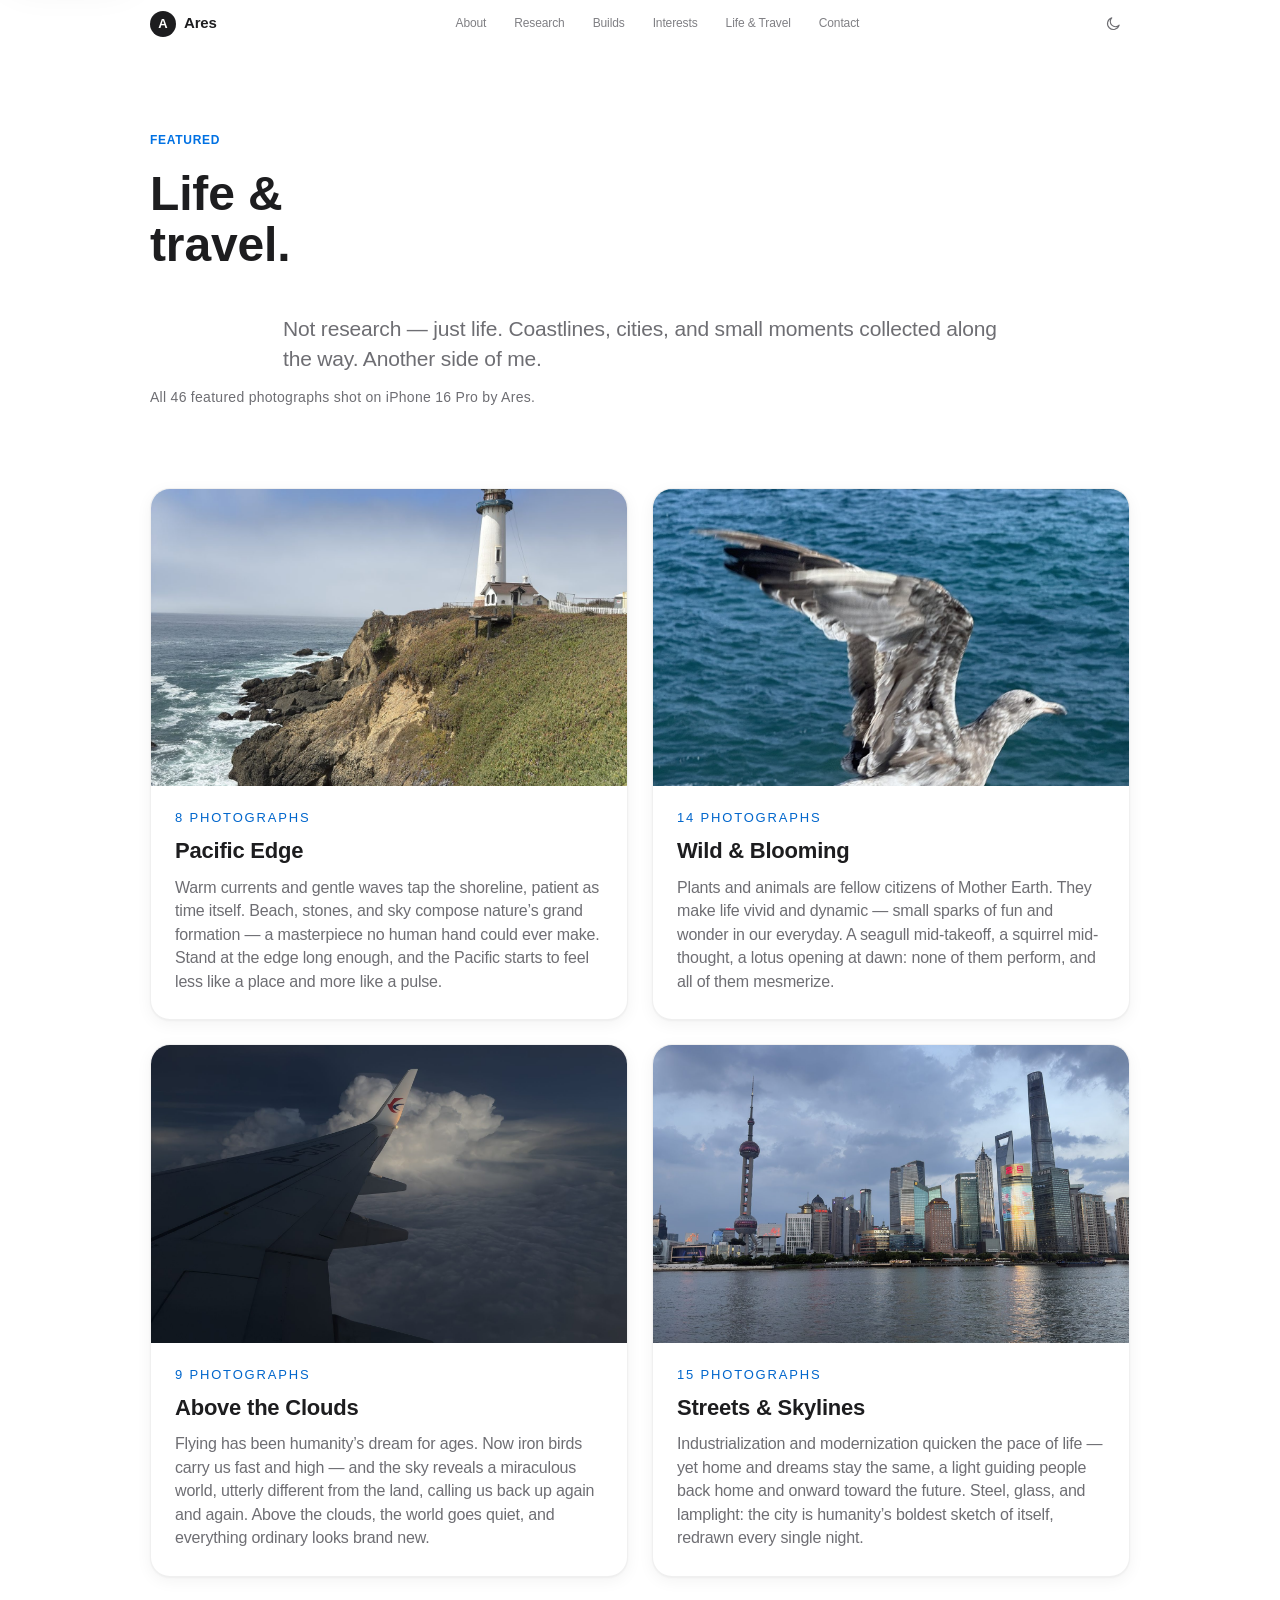
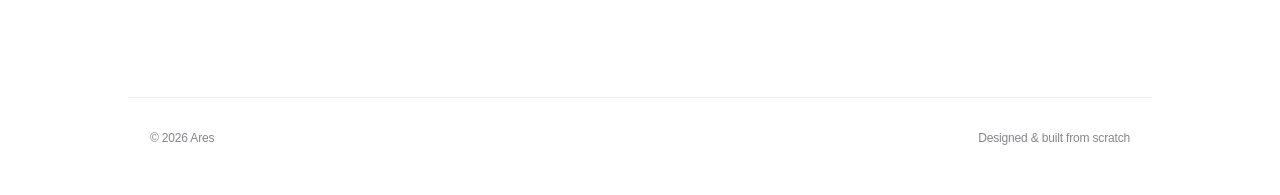
==== gallery/index.html @ 292689f4 "Clean URLs (/gallery/, /gallery/<collection>/) + enhanced sky photo + back-to-top" ====
<!DOCTYPE html>
<html lang="en">
<head>
  <meta charset="UTF-8" />
  <meta name="viewport" content="width=device-width, initial-scale=1, viewport-fit=cover" />
  <title>Life &amp; Travel — Ares</title>
  <meta name="description" content="Featured photographs of life and travel by Ares — coastlines, cities, and small moments. All shot on iPhone 16 Pro." />

  <meta name="color-scheme" content="light dark" />
  <meta name="theme-color" content="#ffffff" media="(prefers-color-scheme: light)" />
  <meta name="theme-color" content="#000000" media="(prefers-color-scheme: dark)" />

  <meta property="og:type" content="website" />
  <meta property="og:title" content="Life & Travel — Ares" />
  <meta property="og:description" content="Featured photographs of life and travel — another side of Ares." />
  <meta name="twitter:card" content="summary_large_image" />

  <link rel="icon" href="data:image/svg+xml,%3Csvg xmlns='http://www.w3.org/2000/svg' viewBox='0 0 64 64'%3E%3Crect width='64' height='64' rx='15' fill='%231d1d1f'/%3E%3Ctext x='32' y='45' font-family='-apple-system,Helvetica,sans-serif' font-size='36' font-weight='600' fill='%23ffffff' text-anchor='middle'%3EA%3C/text%3E%3C/svg%3E" />

  <!-- Set theme before first paint to avoid a flash of the wrong surface. -->
  <script>
    (function () {
      try {
        var mode = localStorage.getItem("theme") || "auto";
        var dark = mode === "dark" ||
          (mode === "auto" && window.matchMedia("(prefers-color-scheme: dark)").matches);
        document.documentElement.classList.toggle("theme-dark", dark);
        document.documentElement.dataset.theme = mode;
      } catch (e) {}
    })();
  </script>

  <link rel="stylesheet" href="/styles.css" />
  <noscript><style>.reveal{opacity:1 !important;transform:none !important}</style></noscript>
</head>
<body>
  <a class="skip-link" href="#main">Skip to content</a>

  <header class="nav" id="nav">
    <div class="nav-inner">
      <a class="brand" href="/" aria-label="Ares — home">
        <span class="brand-mark" aria-hidden="true">A</span>
        <span class="brand-name">Ares</span>
      </a>

      <nav class="nav-links" id="navLinks" aria-label="Primary">
        <a href="/#about">About</a>
        <a href="/#research">Research</a>
        <a href="/#builds">Builds</a>
        <a href="/#interests">Interests</a>
        <a href="/gallery/" class="active" aria-current="page">Life &amp; Travel</a>
        <a href="/#contact">Contact</a>
      </nav>

      <div class="nav-actions">
        <button class="icon-btn theme-toggle" id="themeToggle" type="button" aria-label="Toggle dark mode" aria-pressed="false">
          <svg class="icon-sun" viewBox="0 0 24 24" aria-hidden="true" focusable="false">
            <circle cx="12" cy="12" r="4.2"/>
            <g class="sun-rays"><path d="M12 2.4v2.6M12 19v2.6M4.8 4.8l1.9 1.9M17.3 17.3l1.9 1.9M2.4 12h2.6M19 12h2.6M4.8 19.2l1.9-1.9M17.3 6.7l1.9-1.9"/></g>
          </svg>
          <svg class="icon-moon" viewBox="0 0 24 24" aria-hidden="true" focusable="false">
            <path d="M20 14.4A8.4 8.4 0 1 1 9.6 4a6.9 6.9 0 0 0 10.4 10.4Z"/>
          </svg>
        </button>

        <button class="nav-toggle" id="navToggle" type="button" aria-label="Menu" aria-expanded="false" aria-controls="navLinks">
          <span aria-hidden="true"></span>
        </button>
      </div>
    </div>
  </header>
  <div class="nav-scrim" id="navScrim" hidden></div>

  <main id="main">
    <section class="section" aria-labelledby="gallery-title" style="padding-top: calc(var(--nav-h) + 84px); padding-bottom: 72px;">
      <p class="section-label reveal">Featured</p>
      <h2 id="gallery-title" class="statement reveal">Life &amp;<br />travel.</h2>
      <p class="lede reveal" style="--d:.1s">Not research — just life. Coastlines, cities, and small moments collected along the way. Another side of me.</p>
      <p class="gallery-credit reveal" style="--d:.18s">All 46 featured photographs shot on iPhone&nbsp;16&nbsp;Pro by Ares.</p>
    </section>

    <section class="section" aria-label="Collections" style="padding-top: 0;">
      <div class="collections">
        <a class="collection-card reveal" href="/gallery/pacific-edge/">
          <img src="/photos/25-08-14-14-17-40-3500.jpg" alt="Lighthouse on the California coast, photograph by Ares" loading="lazy" decoding="async">
          <div class="cc-body">
            <p class="cc-count">8 photographs</p>
            <h3>Pacific Edge</h3>
            <p>Warm currents and gentle waves tap the shoreline, patient as time itself. Beach, stones, and sky compose nature’s grand formation — a masterpiece no human hand could ever make. Stand at the edge long enough, and the Pacific starts to feel less like a place and more like a pulse.</p>
          </div>
        </a>
        <a class="collection-card reveal" style="--d:.8s" href="/gallery/wild-blooming/">
          <img src="/photos/25-08-15-19-39-32-3598.jpg" alt="Seagull taking flight, photograph by Ares" loading="lazy" decoding="async">
          <div class="cc-body">
            <p class="cc-count">14 photographs</p>
            <h3>Wild &amp; Blooming</h3>
            <p>Plants and animals are fellow citizens of Mother Earth. They make life vivid and dynamic — small sparks of fun and wonder in our everyday. A seagull mid-takeoff, a squirrel mid-thought, a lotus opening at dawn: none of them perform, and all of them mesmerize.</p>
          </div>
        </a>
        <a class="collection-card reveal" style="--d:.16s" href="/gallery/above-the-clouds/">
          <img src="/photos/25-08-10-07-28-49-0070.jpg" alt="Airplane wing above the clouds at night, photograph by Ares" loading="lazy" decoding="async">
          <div class="cc-body">
            <p class="cc-count">9 photographs</p>
            <h3>Above the Clouds</h3>
            <p>Flying has been humanity’s dream for ages. Now iron birds carry us fast and high — and the sky reveals a miraculous world, utterly different from the land, calling us back up again and again. Above the clouds, the world goes quiet, and everything ordinary looks brand new.</p>
          </div>
        </a>
        <a class="collection-card reveal" style="--d:.24s" href="/gallery/streets-skylines/">
          <img src="/photos/26-07-15-06-46-21-6551.jpg" alt="City skyline across the water, photograph by Ares" loading="lazy" decoding="async">
          <div class="cc-body">
            <p class="cc-count">15 photographs</p>
            <h3>Streets &amp; Skylines</h3>
            <p>Industrialization and modernization quicken the pace of life — yet home and dreams stay the same, a light guiding people back home and onward toward the future. Steel, glass, and lamplight: the city is humanity’s boldest sketch of itself, redrawn every single night.</p>
          </div>
        </a>
      </div>
    </section>
  </main>

  <footer class="footer">
    <span>© <span id="year">2026</span> Ares</span>
    <span>Designed &amp; built from scratch</span>
  </footer>

  <script src="/script.js"></script>

</body>
</html>
---- styles.css ----
/* ==========================================================================
   Design language: Apple-style restraint.
   - One type family, tight tracking at display sizes, generous optical space
   - Hairline separators instead of borders, depth from shadow not outlines
   - Single accent hue, used sparingly
   - Motion: slow, small, and never decorative-first
   ========================================================================== */

:root {
  /* type */
  --font: -apple-system, BlinkMacSystemFont, "SF Pro Display", "SF Pro Text",
          "Helvetica Neue", "Inter", "PingFang SC", "Microsoft YaHei", sans-serif;

  /* light surfaces */
  --bg:            #ffffff;
  --bg-alt:        #f5f5f7;
  --surface:       #ffffff;
  --surface-hover: #f5f5f7;
  --ink:           #1d1d1f;
  --ink-2:         #6e6e73;
  --ink-3:         #86868b;
  --hairline:      rgba(0, 0, 0, 0.10);
  --hairline-soft: rgba(0, 0, 0, 0.06);
  --accent:        #0071e3;
  --accent-hover:  #0077ed;
  --accent-ink:    #0066cc;
  --fill-quiet:    rgba(0, 0, 0, 0.05);
  --shadow-sm:     0 1px 2px rgba(0,0,0,.04), 0 4px 16px rgba(0,0,0,.05);
  --shadow-md:     0 4px 12px rgba(0,0,0,.06), 0 16px 40px rgba(0,0,0,.08);
  --shadow-lg:     0 8px 20px rgba(0,0,0,.08), 0 30px 60px rgba(0,0,0,.12);
  --nav-bg:        rgba(255, 255, 255, 0.72);

  /* "Pro" panel (Builds) */
  --pro-bg:        #000000;
  --pro-surface:   #1d1d1f;
  --pro-surface-2: #161617;
  --pro-ink:       #f5f5f7;
  --pro-ink-2:     #a1a1a6;
  --pro-accent:    #2997ff;
  --pro-hairline:  rgba(255, 255, 255, 0.10);

  /* hero atmosphere */
  --glow-1: rgba(0, 113, 227, 0.16);
  --glow-2: rgba(122, 92, 248, 0.12);
  --grid-line: rgba(0, 0, 0, 0.045);
  --noise-opacity: 0.032;

  /* motion */
  --ease: cubic-bezier(0.28, 0.11, 0.32, 1);
  --ease-out: cubic-bezier(0.16, 1, 0.3, 1);

  --nav-h: 48px;
  --gutter: 22px;
  --measure: 980px;
}

.theme-dark {
  color-scheme: dark;

  --bg:            #000000;
  --bg-alt:        #0a0a0a;
  --surface:       #1c1c1e;
  --surface-hover: #242426;
  --ink:           #f5f5f7;
  --ink-2:         #a1a1a6;
  --ink-3:         #86868b;
  --hairline:      rgba(255, 255, 255, 0.14);
  --hairline-soft: rgba(255, 255, 255, 0.08);
  --accent:        #2997ff;
  --accent-hover:  #47a9ff;
  --accent-ink:    #2997ff;
  --fill-quiet:    rgba(255, 255, 255, 0.08);
  --shadow-sm:     0 1px 2px rgba(0,0,0,.5), 0 4px 16px rgba(0,0,0,.4);
  --shadow-md:     0 4px 12px rgba(0,0,0,.5), 0 16px 40px rgba(0,0,0,.55);
  --shadow-lg:     0 8px 20px rgba(0,0,0,.55), 0 30px 60px rgba(0,0,0,.7);
  --nav-bg:        rgba(0, 0, 0, 0.68);

  --pro-bg:        #0c0c0e;
  --pro-surface:   #1c1c1e;
  --pro-surface-2: #141416;
  --pro-ink:       #f5f5f7;
  --pro-ink-2:     #a1a1a6;
  --pro-accent:    #2997ff;

  --glow-1: rgba(41, 151, 255, 0.22);
  --glow-2: rgba(122, 92, 248, 0.18);
  --grid-line: rgba(255, 255, 255, 0.05);
  --noise-opacity: 0.05;
}

/* ---------------- reset ---------------- */
*, *::before, *::after { box-sizing: border-box; }
* { margin: 0; padding: 0; }

html {
  scroll-behavior: smooth;
  -webkit-text-size-adjust: 100%;
}

body {
  background: var(--bg);
  color: var(--ink);
  font-family: var(--font);
  font-size: 17px;
  line-height: 1.47;
  font-weight: 400;
  letter-spacing: -0.01em;
  -webkit-font-smoothing: antialiased;
  -moz-osx-font-smoothing: grayscale;
  text-rendering: optimizeLegibility;
  overflow-x: hidden;
  transition: background-color .4s var(--ease), color .4s var(--ease);
}

img, svg { display: block; max-width: 100%; }
a { color: var(--accent); text-decoration: none; }
ul { list-style: none; }

/* Anchors must clear the fixed nav. */
[id] { scroll-margin-top: calc(var(--nav-h) + 24px); }
.anchor { display: block; height: 0; }

/* ---------------- focus & skip link ---------------- */
:focus-visible {
  outline: 2px solid var(--accent);
  outline-offset: 3px;
  border-radius: 6px;
}
.skip-link {
  position: fixed; top: 8px; left: 8px; z-index: 200;
  transform: translateY(-200%);
  background: var(--surface); color: var(--ink);
  padding: 10px 18px; border-radius: 980px;
  font-size: 14px; font-weight: 500;
  box-shadow: var(--shadow-md);
  transition: transform .25s var(--ease);
}
.skip-link:focus-visible { transform: none; }

/* ---------------- nav ---------------- */
.nav {
  position: fixed; inset: 0 0 auto 0; z-index: 100;
  height: var(--nav-h);
  background: var(--nav-bg);
  -webkit-backdrop-filter: saturate(180%) blur(20px);
  backdrop-filter: saturate(180%) blur(20px);
  border-bottom: 1px solid transparent;
  transition: border-color .3s var(--ease), box-shadow .3s var(--ease);
}
.nav.scrolled {
  border-bottom-color: var(--hairline-soft);
  box-shadow: 0 1px 12px rgba(0,0,0,.05);
}

.nav-inner {
  max-width: 1024px; height: 100%;
  margin: 0 auto; padding: 0 var(--gutter);
  display: flex; align-items: center; justify-content: space-between; gap: 16px;
}

.brand { display: flex; align-items: center; gap: 8px; color: var(--ink); }
.brand-mark {
  display: grid; place-items: center;
  width: 26px; height: 26px; border-radius: 50%;
  background: var(--ink); color: var(--bg);
  font-size: 13px; font-weight: 600; letter-spacing: 0;
  transition: transform .3s var(--ease);
}
.brand:hover .brand-mark { transform: scale(1.06); }
.brand-name { font-size: 15px; font-weight: 600; letter-spacing: -0.01em; }

.nav-links { display: flex; align-items: center; gap: 28px; }
.nav-links a {
  position: relative;
  color: var(--ink-2);
  font-size: 12px; font-weight: 400; letter-spacing: -0.01em;
  padding: 4px 0;
  transition: color .25s var(--ease), opacity .25s var(--ease);
  opacity: .88;
}
.nav-links a::after {
  content: ""; position: absolute; left: 0; right: 0; bottom: -2px;
  height: 1px; background: currentColor;
  transform: scaleX(0); transform-origin: left;
  transition: transform .35s var(--ease);
}
.nav-links a:hover { color: var(--ink); opacity: 1; }
.nav-links a.active { color: var(--ink); opacity: 1; }
.nav-links a.active::after { transform: scaleX(1); }

.nav-actions { display: flex; align-items: center; gap: 4px; }

.icon-btn {
  display: grid; place-items: center;
  width: 32px; height: 32px;
  border: none; border-radius: 50%;
  background: transparent; color: var(--ink-2);
  cursor: pointer;
  transition: background .25s var(--ease), color .25s var(--ease);
}
.icon-btn:hover { background: var(--fill-quiet); color: var(--ink); }
.icon-btn svg {
  width: 17px; height: 17px;
  fill: none; stroke: currentColor; stroke-width: 1.6;
  stroke-linecap: round; stroke-linejoin: round;
}
.icon-moon { fill: currentColor; stroke: none; }

/* Sun shows in dark mode (click → go light); moon shows in light mode. */
.icon-sun { display: none; }
.icon-moon { display: block; }
.theme-dark .icon-sun { display: block; }
.theme-dark .icon-moon { display: none; }

.nav-toggle {
  display: none;
  width: 32px; height: 32px;
  border: none; background: transparent; cursor: pointer;
  position: relative;
}
.nav-toggle span,
.nav-toggle span::before,
.nav-toggle span::after {
  position: absolute; left: 7px; width: 18px; height: 1.5px;
  background: var(--ink); border-radius: 2px;
  transition: transform .35s var(--ease), opacity .2s var(--ease);
}
.nav-toggle span { top: 15px; }
.nav-toggle span::before { content: ""; top: -5px; left: 0; }
.nav-toggle span::after  { content: ""; top: 5px;  left: 0; }
.nav-toggle[aria-expanded="true"] span { background: transparent; }
.nav-toggle[aria-expanded="true"] span::before { transform: translateY(5px) rotate(45deg); }
.nav-toggle[aria-expanded="true"] span::after  { transform: translateY(-5px) rotate(-45deg); }

.nav-scrim {
  position: fixed; inset: var(--nav-h) 0 0 0; z-index: 90;
  background: rgba(0,0,0,.35);
  -webkit-backdrop-filter: blur(2px); backdrop-filter: blur(2px);
  opacity: 0; transition: opacity .3s var(--ease);
}
.nav-scrim.show { opacity: 1; }

/* ---------------- hero ---------------- */
.hero {
  position: relative;
  min-height: 100svh;
  display: grid; place-items: center;
  text-align: center;
  padding: calc(var(--nav-h) + 56px) var(--gutter) 96px;
  isolation: isolate;
}

.hero-visual { position: absolute; inset: 0; z-index: -1; overflow: hidden; }

.hero-glow {
  position: absolute; left: 50%; top: 46%;
  width: 150vmax; height: 150vmax;
  transform: translate(-50%, -50%);
  background:
    radial-gradient(circle at 50% 50%, var(--glow-1) 0%, transparent 42%),
    radial-gradient(circle at 68% 32%, var(--glow-2) 0%, transparent 38%);
  opacity: .9;
  pointer-events: none;
}

.hero-grid {
  position: absolute; inset: -1px;
  background-image:
    linear-gradient(to right, var(--grid-line) 1px, transparent 1px),
    linear-gradient(to bottom, var(--grid-line) 1px, transparent 1px);
  background-size: 72px 72px;
  -webkit-mask-image: radial-gradient(ellipse 70% 60% at 50% 45%, #000 0%, transparent 78%);
  mask-image: radial-gradient(ellipse 70% 60% at 50% 45%, #000 0%, transparent 78%);
  pointer-events: none;
}

.hero-noise {
  position: absolute; inset: 0;
  opacity: var(--noise-opacity);
  mix-blend-mode: overlay;
  pointer-events: none;
  background-image: url("data:image/svg+xml,%3Csvg xmlns='http://www.w3.org/2000/svg' width='180' height='180'%3E%3Cfilter id='n'%3E%3CfeTurbulence type='fractalNoise' baseFrequency='0.85' numOctaves='3' stitchTiles='stitch'/%3E%3C/filter%3E%3Crect width='180' height='180' filter='url(%23n)'/%3E%3C/svg%3E");
}

.hero-inner { max-width: 860px; }

.kicker {
  font-size: 12px; font-weight: 600; letter-spacing: 0.06em;
  text-transform: uppercase; color: var(--ink-2);
  margin-bottom: 22px;
}

.hero h1 {
  font-size: clamp(40px, 8vw, 80px);
  line-height: 1.05;
  letter-spacing: -0.015em;
  font-weight: 600;
  text-wrap: balance;
}
.hero h1 em { font-style: normal; color: var(--accent); }

.lede {
  color: var(--ink-2);
  font-size: 21px; line-height: 1.4; letter-spacing: -0.008em;
  max-width: 34em; margin: 24px auto 0;
  text-wrap: pretty;
}

.hero-actions { display: flex; gap: 12px; justify-content: center; flex-wrap: wrap; margin-top: 36px; }

.btn {
  display: inline-flex; align-items: center; justify-content: center;
  min-height: 46px; padding: 12px 23px;
  border-radius: 980px;
  font-size: 17px; font-weight: 400; letter-spacing: -0.01em;
  border: 1px solid transparent;
  transition: background-color .25s var(--ease), color .25s var(--ease),
              border-color .25s var(--ease), transform .25s var(--ease);
}
.btn:hover { transform: translateY(-1px); }
.btn:active { transform: translateY(0); }
.btn.primary { background: var(--accent); color: #fff; }
.btn.primary:hover { background: var(--accent-hover); }
.btn.ghost { background: var(--fill-quiet); color: var(--accent-ink); }
.btn.ghost:hover { background: var(--fill-quiet); border-color: var(--hairline); }

.scroll-cue {
  position: absolute; bottom: 34px; left: 50%;
  transform: translateX(-50%);
  width: 24px; height: 38px;
  border: 1.5px solid var(--ink-3); border-radius: 12px;
  opacity: .7;
  transition: opacity .3s var(--ease);
}
.scroll-cue:hover { opacity: 1; }
.scroll-cue span {
  display: block; width: 2px; height: 6px; margin: 8px auto 0;
  border-radius: 2px; background: var(--ink-3);
  animation: cue 2s var(--ease) infinite;
}
@keyframes cue {
  0%   { transform: translateY(0);    opacity: 1; }
  60%  { transform: translateY(11px); opacity: 0; }
  100% { transform: translateY(0);    opacity: 0; }
}

/* ---------------- sections ---------------- */
.section {
  padding: 120px var(--gutter);
  max-width: calc(var(--measure) + var(--gutter) * 2);
  margin: 0 auto;
}

.section-label {
  font-size: 12px; font-weight: 600; letter-spacing: 0.06em;
  text-transform: uppercase; color: var(--accent);
  margin-bottom: 18px;
}
.section h2, .statement {
  font-size: clamp(32px, 5vw, 48px);
  line-height: 1.07; letter-spacing: -0.003em; font-weight: 600;
  text-wrap: balance;
}
.statement { margin-bottom: 44px; }
.section-sub { color: var(--ink-2); margin-top: 14px; font-size: 17px; }

.two-col {
  display: grid; grid-template-columns: 1fr 1fr; gap: 32px 48px;
  color: var(--ink-2); font-size: 17px;
  max-width: 720px;
  text-wrap: pretty;
}

.tags { display: flex; flex-wrap: wrap; gap: 8px; margin-top: 40px; }
.tags li {
  background: var(--surface); border: 1px solid var(--hairline-soft);
  border-radius: 980px; padding: 7px 16px;
  font-size: 14px; font-weight: 400; color: var(--ink-2);
  transition: border-color .25s var(--ease), color .25s var(--ease);
}
.tags li:hover { border-color: var(--hairline); color: var(--ink); }

/* ---------------- research rows ---------------- */
.rows { margin-top: 56px; border-top: 1px solid var(--hairline-soft); }
.row {
  display: grid; grid-template-columns: 64px 1fr; gap: 24px;
  padding: 32px 20px;
  border-bottom: 1px solid var(--hairline-soft);
  border-radius: 18px;
  transition: background-color .35s var(--ease);
}
.row:hover { background: var(--surface-hover); }
.row-index {
  font-size: 13px; font-weight: 600; color: var(--ink-3);
  font-variant-numeric: tabular-nums; padding-top: 6px;
}
.row h3 { font-size: 24px; font-weight: 600; letter-spacing: -0.01em; margin-bottom: 8px; }
.row p { color: var(--ink-2); font-size: 17px; max-width: 42em; text-wrap: pretty; }
.row-meta { font-size: 14px; letter-spacing: .03em; opacity: .8; margin: 6px 0 10px; }

/* ---------------- builds (dark panel) ---------------- */
.section.dark {
  background: var(--pro-bg);
  color: var(--pro-ink);
  max-width: none;
  padding: 120px var(--gutter);
}
.section.dark .section-inner { max-width: var(--measure); margin: 0 auto; }
.section.dark .section-label { color: var(--pro-accent); }

.cards {
  display: grid; grid-template-columns: repeat(4, 1fr);
  gap: 16px; margin-top: 56px;
}
.card {
  background: var(--pro-surface);
  border: 1px solid var(--pro-hairline);
  border-radius: 18px; padding: 16px;
  transition: transform .4s var(--ease), box-shadow .4s var(--ease),
              border-color .4s var(--ease);
}
.card:hover {
  transform: translateY(-5px);
  box-shadow: 0 20px 50px rgba(0,0,0,.55);
  border-color: rgba(255,255,255,.18);
}
.card-visual {
  height: 132px; border-radius: 12px; margin-bottom: 20px;
  position: relative; overflow: hidden;
}
.card-visual::after {
  content: ""; position: absolute; inset: 0;
  background: radial-gradient(ellipse 120% 80% at 30% 0%, rgba(255,255,255,.28), transparent 60%);
}
.g1 { background: linear-gradient(150deg, #0a6cff, #4a3ff0); }
.g2 { background: linear-gradient(150deg, #f08a1e, #e0304f); }
.g3 { background: linear-gradient(150deg, #1fa84b, #0a6cff); }
.g4 { background: linear-gradient(150deg, #9b45d8, #e0304f); }
.g5 { background: linear-gradient(150deg, #0ec5d8, #7a5cf0); }
.theme-dark .g1 { background: linear-gradient(150deg, #0b5ad6, #3a30c4); }
.theme-dark .g2 { background: linear-gradient(150deg, #c96f14, #b8273f); }
.theme-dark .g3 { background: linear-gradient(150deg, #188a3e, #0b5ad6); }
.theme-dark .g4 { background: linear-gradient(150deg, #7d37ae, #b8273f); }
.theme-dark .g5 { background: linear-gradient(150deg, #0a9aad, #5f46bd); }

.card-kicker {
  font-size: 11px; font-weight: 600; letter-spacing: 0.08em;
  text-transform: uppercase; color: var(--pro-accent); margin-bottom: 8px;
}
.card h3 { font-size: 19px; font-weight: 600; letter-spacing: -0.01em; margin-bottom: 6px; color: #fff; }
.card p { color: var(--pro-ink-2); font-size: 15px; line-height: 1.45; }

/* ---------------- interests ---------------- */
.interest-grid {
  display: grid; grid-template-columns: repeat(4, 1fr);
  gap: 16px; margin-top: 56px;
}
.interest-grid li {
  background: var(--surface);
  border: 1px solid var(--hairline-soft);
  border-radius: 18px; padding: 26px 22px;
  box-shadow: var(--shadow-sm);
  transition: transform .35s var(--ease), box-shadow .35s var(--ease);
}
.interest-grid li:hover { transform: translateY(-4px); box-shadow: var(--shadow-md); }
.interest-grid h3 { font-size: 19px; font-weight: 600; letter-spacing: -0.01em; margin-bottom: 6px; }
.interest-grid p { color: var(--ink-2); font-size: 15px; line-height: 1.45; text-wrap: pretty; }

/* ---------------- contact ---------------- */
.cta { text-align: center; padding-bottom: 140px; }
.cta .lede { margin-inline: auto; }
.cta .contact-links { display: flex; gap: 12px; justify-content: center; flex-wrap: wrap; margin-top: 36px; }
.cta .btn.ghost { background: transparent; border-color: var(--hairline); color: var(--ink); }
.cta .btn.ghost:hover { background: var(--fill-quiet); }
.btn[data-placeholder] { cursor: default; }

/* ---------------- footer ---------------- */
.footer {
  display: flex; justify-content: space-between; gap: 12px; flex-wrap: wrap;
  max-width: calc(var(--measure) + var(--gutter) * 2);
  margin: 0 auto; padding: 32px var(--gutter) 48px;
  border-top: 1px solid var(--hairline-soft);
  color: var(--ink-3); font-size: 12px;
}

/* ---------------- reveal ---------------- */
.reveal {
  opacity: 0; transform: translateY(24px);
  transition: opacity .8s var(--ease), transform .8s var(--ease);
  transition-delay: var(--d, 0s);
}
.reveal.visible { opacity: 1; transform: none; }

/* ---------------- collections index ---------------- */
.collections {
  display: grid; grid-template-columns: 1fr 1fr;
  gap: 24px; margin-top: 8px;
}
.collection-card {
  display: block; border-radius: 20px; overflow: hidden;
  background: var(--surface);
  border: 1px solid var(--hairline-soft);
  box-shadow: var(--shadow-sm);
  color: inherit;
  transition: transform .35s var(--ease), box-shadow .35s var(--ease);
}
.collection-card:hover { transform: translateY(-5px); box-shadow: var(--shadow-md); }
.collection-card img {
  display: block; width: 100%; aspect-ratio: 16 / 10; object-fit: cover;
}
.cc-body { padding: 22px 24px 26px; }
.cc-count {
  margin: 0 0 8px; font-size: 13px; letter-spacing: .14em;
  text-transform: uppercase; color: var(--accent-ink);
}
.collection-card h3 { margin: 0 0 8px; font-size: 22px; letter-spacing: -0.01em; }
.cc-body p:last-child { margin: 0; color: var(--ink-2); font-size: 16px; }
.back-link { color: var(--accent-ink); }
.back-link:hover { text-decoration: underline; }

/* ---------------- gallery page ---------------- */
.gallery-credit {
  margin-top: 14px; font-size: 14px; letter-spacing: .02em;
  color: var(--ink-2); opacity: .85;
}

/* The room: a dark, immersive space for the photographs. */
.room {
  background: #08080a;
  padding: 110px var(--gutter);
}
.room-inner {
  max-width: 1120px;
  margin: 0 auto;
}
.room-figure { margin: 0 0 120px; }
.room-figure:last-child { margin-bottom: 8px; }
.room-figure img {
  display: block;
  width: 100%; height: auto; max-height: 80vh;
  object-fit: contain;
  border-radius: 8px;
  background: #000;
  cursor: zoom-in;
}
.room-cap {
  display: flex; align-items: baseline; gap: 16px;
  margin-top: 22px;
}
.room-num {
  font-size: 13px; letter-spacing: .2em;
  color: var(--accent); white-space: nowrap;
}
.room-cap p {
  margin: 0; font-size: 15px; line-height: 1.6;
  color: rgba(255, 255, 255, 0.62);
}
.room-empty {
  max-width: 1120px; margin: 0 auto; padding: 64px 24px; text-align: center;
  border: 1px dashed rgba(255, 255, 255, 0.22);
  border-radius: 18px; color: rgba(255, 255, 255, 0.6);
}

/* ---------------- lightbox ---------------- */
.lightbox {
  position: fixed; inset: 0; z-index: 300;
  display: flex; align-items: center; justify-content: center;
  background: rgba(8, 8, 10, 0.9);
  -webkit-backdrop-filter: blur(10px); backdrop-filter: blur(10px);
  opacity: 0; visibility: hidden;
  transition: opacity .3s var(--ease), visibility .3s;
}
.lightbox.open { opacity: 1; visibility: visible; }
.lightbox figure { margin: 0; max-width: min(92vw, 1400px); text-align: center; }
.lightbox img { max-width: 100%; max-height: 80vh; border-radius: 12px; }
.lightbox figcaption { color: #fff; opacity: .7; font-size: 14px; margin-top: 12px; }
.lb-btn {
  position: absolute; top: 50%; transform: translateY(-50%);
  width: 46px; height: 46px; border-radius: 50%;
  border: 1px solid rgba(255, 255, 255, 0.25);
  background: rgba(255, 255, 255, 0.08);
  color: #fff; font-size: 22px; line-height: 1; cursor: pointer;
}
.lb-btn:hover { background: rgba(255, 255, 255, 0.16); }
.lb-prev { left: 20px; }
.lb-next { right: 20px; }
.lb-close { top: 20px; right: 20px; transform: none; }

/* ---------------- responsive: 1068px ---------------- */
@media (max-width: 1068px) {
  .cards { grid-template-columns: repeat(2, 1fr); }
  .interest-grid { grid-template-columns: repeat(2, 1fr); }
  .section { padding: 100px var(--gutter); }
  .section.dark { padding: 100px var(--gutter); }
}

/* ---------------- responsive: 734px ---------------- */
@media (max-width: 734px) {
  .nav-links {
    position: fixed; top: var(--nav-h); left: 0; right: 0; z-index: 95;
    flex-direction: column; align-items: stretch; gap: 0;
    background: var(--nav-bg);
    -webkit-backdrop-filter: saturate(180%) blur(20px);
    backdrop-filter: saturate(180%) blur(20px);
    padding: 8px var(--gutter) 20px;
    border-bottom: 1px solid var(--hairline-soft);
    opacity: 0; visibility: hidden;
    transform: translateY(-8px);
    transition: opacity .3s var(--ease), transform .3s var(--ease), visibility .3s;
  }
  .nav-links.open { opacity: 1; visibility: visible; transform: none; }
  .nav-links a {
    padding: 14px 0; font-size: 17px; color: var(--ink);
    border-top: 1px solid var(--hairline-soft);
  }
  .nav-links a::after { display: none; }
  .nav-toggle { display: block; }

  .hero { padding-top: calc(var(--nav-h) + 40px); }
  .lede { font-size: 19px; }
  .two-col { grid-template-columns: 1fr; gap: 20px; }
  .row { grid-template-columns: 1fr; gap: 8px; padding: 26px 12px; }
  .row-index { padding-top: 0; }
  .cards { grid-template-columns: 1fr; }
  .collections { grid-template-columns: 1fr; }
  .room { padding: 72px var(--gutter); }
  .room-figure { margin-bottom: 84px; }
  .interest-grid { grid-template-columns: 1fr; }
  .section { padding: 72px var(--gutter); }
  .section.dark { padding: 72px var(--gutter); }
  .cta { padding-bottom: 96px; }
}

/* ---------------- reduced motion ---------------- */
@media (prefers-reduced-motion: reduce) {
  html { scroll-behavior: auto; }
  .reveal { opacity: 1 !important; transform: none !important; transition: none; }
  .scroll-cue span { animation: none; }
  .btn:hover, .card:hover, .interest-grid li:hover, .brand:hover .brand-mark { transform: none; }
  * { transition-duration: .01ms !important; }
}

/* ---------------- print ---------------- */
@media print {
  .nav, .nav-scrim, .scroll-cue, .hero-visual { display: none !important; }
  .reveal { opacity: 1 !important; transform: none !important; }
  body { background: #fff; color: #000; }
}

/* ---------------- back-to-top ---------------- */
#toTop {
  position: fixed;
  right: 22px; bottom: 22px;
  width: 44px; height: 44px;
  border-radius: 50%;
  border: 1px solid var(--hairline-soft);
  background: var(--surface);
  color: var(--ink-2);
  box-shadow: var(--shadow-md);
  cursor: pointer;
  display: flex; align-items: center; justify-content: center;
  opacity: 0; visibility: hidden;
  transform: translateY(10px);
  transition: opacity .3s var(--ease), transform .3s var(--ease), visibility .3s,
              background .2s var(--ease), color .2s var(--ease);
  z-index: 80;
  -webkit-tap-highlight-color: transparent;
}
#toTop.show { opacity: 1; visibility: visible; transform: none; }
#toTop:hover { background: var(--surface-hover); color: var(--ink); }
#toTop:focus-visible { outline: 2px solid var(--accent); outline-offset: 2px; }
#toTop svg { display: block; }
@media (prefers-reduced-motion: reduce) {
  #toTop { transition: none; }
}
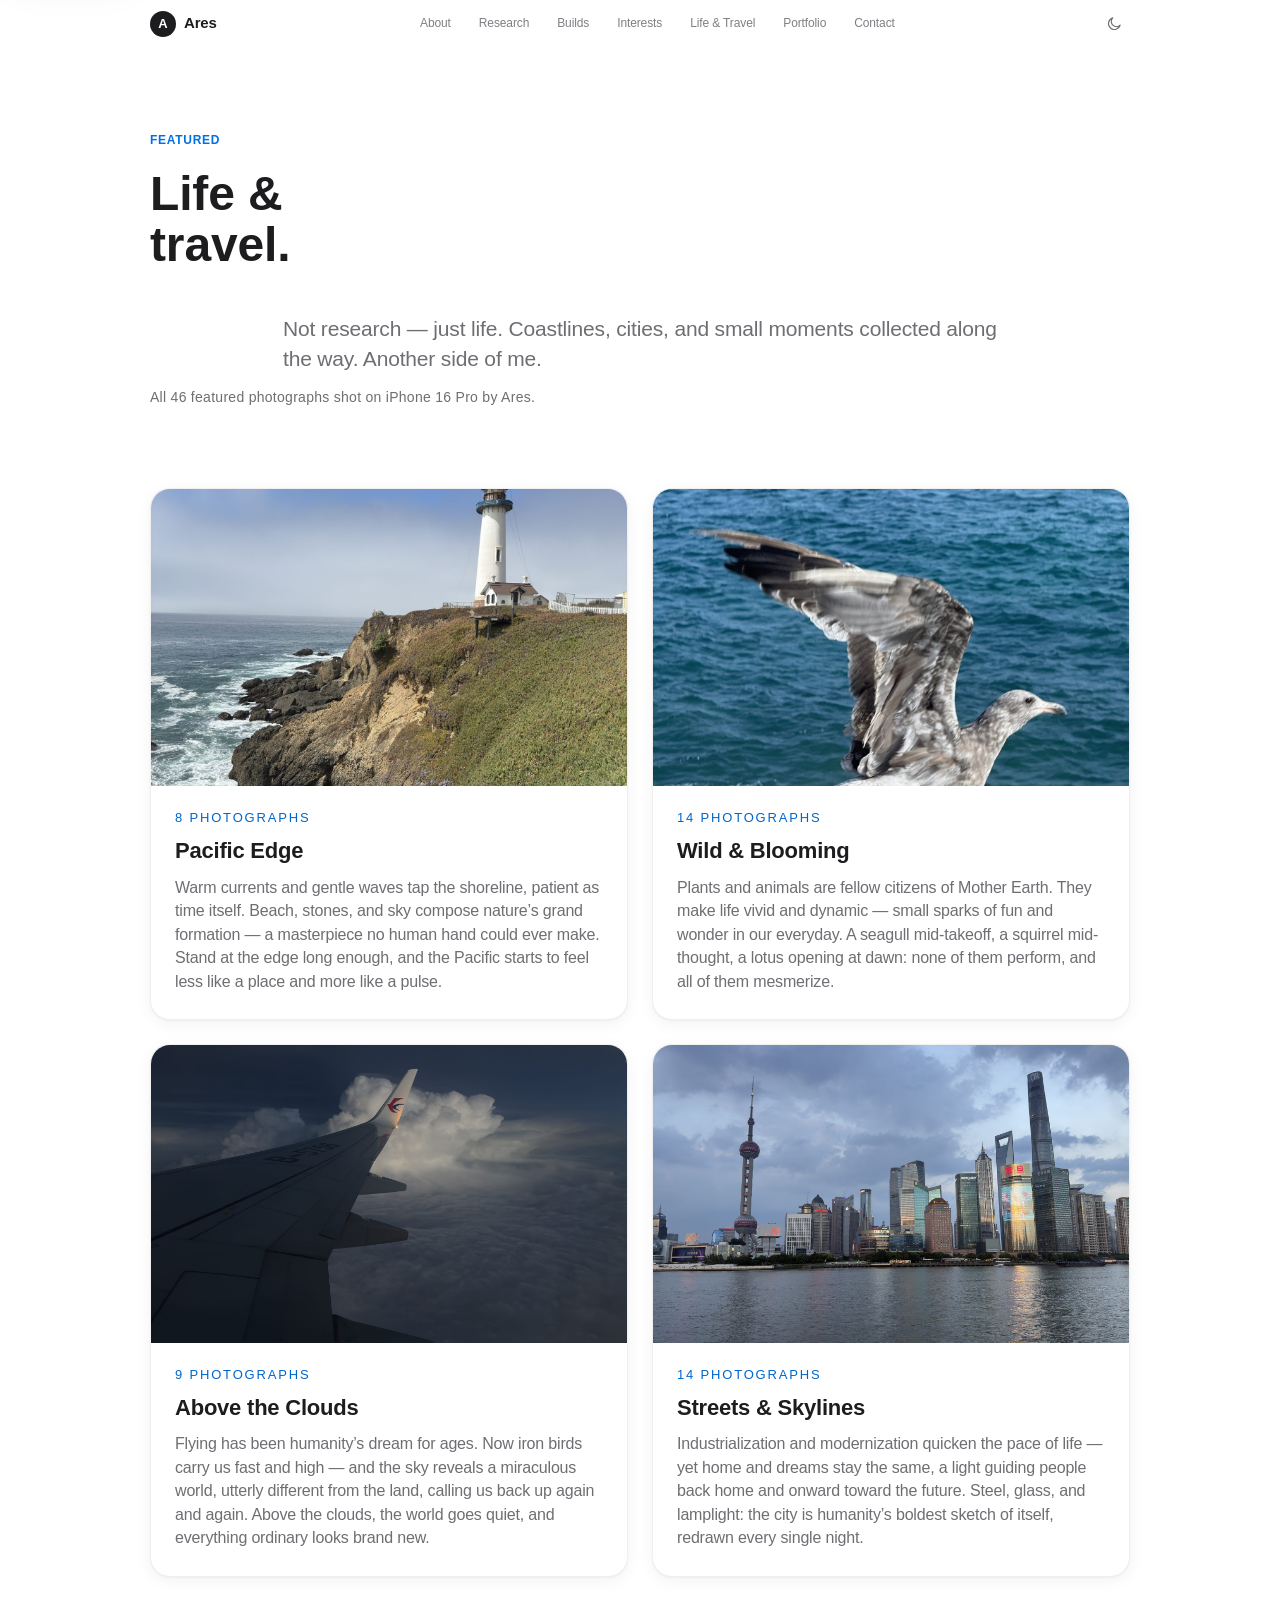
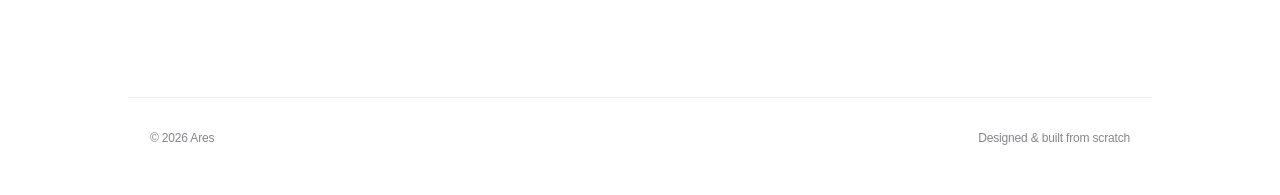
==== commit dfcb64ca: "Add /portfolio/ page (bio, photo, contact, collab); nav link everywhere; styles.v3" ====
--- a/gallery/index.html
+++ b/gallery/index.html
@@ -30,7 +30,7 @@
     })();
   </script>
 
-  <link rel="stylesheet" href="/styles.css" />
+  <link rel="stylesheet" href="/styles.v3.css" />
   <noscript><style>.reveal{opacity:1 !important;transform:none !important}</style></noscript>
 </head>
 <body>
@@ -49,6 +49,7 @@
         <a href="/#builds">Builds</a>
         <a href="/#interests">Interests</a>
         <a href="/gallery/" class="active" aria-current="page">Life &amp; Travel</a>
+        <a href="/portfolio/">Portfolio</a>
         <a href="/#contact">Contact</a>
       </nav>
 
@@ -108,7 +109,7 @@
         <a class="collection-card reveal" style="--d:.24s" href="/gallery/streets-skylines/">
           <img src="/photos/26-07-15-06-46-21-6551.jpg" alt="City skyline across the water, photograph by Ares" loading="lazy" decoding="async">
           <div class="cc-body">
-            <p class="cc-count">15 photographs</p>
+            <p class="cc-count">14 photographs</p>
             <h3>Streets &amp; Skylines</h3>
             <p>Industrialization and modernization quicken the pace of life — yet home and dreams stay the same, a light guiding people back home and onward toward the future. Steel, glass, and lamplight: the city is humanity’s boldest sketch of itself, redrawn every single night.</p>
           </div>
@@ -122,7 +123,7 @@
     <span>Designed &amp; built from scratch</span>
   </footer>
 
-  <script src="/script.js"></script>
+  <script src="/script.v3.js"></script>
 
 </body>
 </html>
--- a/styles.v3.css
+++ b/styles.v3.css
@@ -0,0 +1,693 @@
+/* ==========================================================================
+   Design language: Apple-style restraint.
+   - One type family, tight tracking at display sizes, generous optical space
+   - Hairline separators instead of borders, depth from shadow not outlines
+   - Single accent hue, used sparingly
+   - Motion: slow, small, and never decorative-first
+   ========================================================================== */
+
+:root {
+  /* type */
+  --font: -apple-system, BlinkMacSystemFont, "SF Pro Display", "SF Pro Text",
+          "Helvetica Neue", "Inter", "PingFang SC", "Microsoft YaHei", sans-serif;
+
+  /* light surfaces */
+  --bg:            #ffffff;
+  --bg-alt:        #f5f5f7;
+  --surface:       #ffffff;
+  --surface-hover: #f5f5f7;
+  --ink:           #1d1d1f;
+  --ink-2:         #6e6e73;
+  --ink-3:         #86868b;
+  --hairline:      rgba(0, 0, 0, 0.10);
+  --hairline-soft: rgba(0, 0, 0, 0.06);
+  --accent:        #0071e3;
+  --accent-hover:  #0077ed;
+  --accent-ink:    #0066cc;
+  --fill-quiet:    rgba(0, 0, 0, 0.05);
+  --shadow-sm:     0 1px 2px rgba(0,0,0,.04), 0 4px 16px rgba(0,0,0,.05);
+  --shadow-md:     0 4px 12px rgba(0,0,0,.06), 0 16px 40px rgba(0,0,0,.08);
+  --shadow-lg:     0 8px 20px rgba(0,0,0,.08), 0 30px 60px rgba(0,0,0,.12);
+  --nav-bg:        rgba(255, 255, 255, 0.72);
+
+  /* "Pro" panel (Builds) */
+  --pro-bg:        #000000;
+  --pro-surface:   #1d1d1f;
+  --pro-surface-2: #161617;
+  --pro-ink:       #f5f5f7;
+  --pro-ink-2:     #a1a1a6;
+  --pro-accent:    #2997ff;
+  --pro-hairline:  rgba(255, 255, 255, 0.10);
+
+  /* hero atmosphere */
+  --glow-1: rgba(0, 113, 227, 0.16);
+  --glow-2: rgba(122, 92, 248, 0.12);
+  --grid-line: rgba(0, 0, 0, 0.045);
+  --noise-opacity: 0.032;
+
+  /* motion */
+  --ease: cubic-bezier(0.28, 0.11, 0.32, 1);
+  --ease-out: cubic-bezier(0.16, 1, 0.3, 1);
+
+  --nav-h: 48px;
+  --gutter: 22px;
+  --measure: 980px;
+}
+
+.theme-dark {
+  color-scheme: dark;
+
+  --bg:            #000000;
+  --bg-alt:        #0a0a0a;
+  --surface:       #1c1c1e;
+  --surface-hover: #242426;
+  --ink:           #f5f5f7;
+  --ink-2:         #a1a1a6;
+  --ink-3:         #86868b;
+  --hairline:      rgba(255, 255, 255, 0.14);
+  --hairline-soft: rgba(255, 255, 255, 0.08);
+  --accent:        #2997ff;
+  --accent-hover:  #47a9ff;
+  --accent-ink:    #2997ff;
+  --fill-quiet:    rgba(255, 255, 255, 0.08);
+  --shadow-sm:     0 1px 2px rgba(0,0,0,.5), 0 4px 16px rgba(0,0,0,.4);
+  --shadow-md:     0 4px 12px rgba(0,0,0,.5), 0 16px 40px rgba(0,0,0,.55);
+  --shadow-lg:     0 8px 20px rgba(0,0,0,.55), 0 30px 60px rgba(0,0,0,.7);
+  --nav-bg:        rgba(0, 0, 0, 0.68);
+
+  --pro-bg:        #0c0c0e;
+  --pro-surface:   #1c1c1e;
+  --pro-surface-2: #141416;
+  --pro-ink:       #f5f5f7;
+  --pro-ink-2:     #a1a1a6;
+  --pro-accent:    #2997ff;
+
+  --glow-1: rgba(41, 151, 255, 0.22);
+  --glow-2: rgba(122, 92, 248, 0.18);
+  --grid-line: rgba(255, 255, 255, 0.05);
+  --noise-opacity: 0.05;
+}
+
+/* ---------------- reset ---------------- */
+*, *::before, *::after { box-sizing: border-box; }
+* { margin: 0; padding: 0; }
+
+html {
+  scroll-behavior: smooth;
+  -webkit-text-size-adjust: 100%;
+}
+
+body {
+  background: var(--bg);
+  color: var(--ink);
+  font-family: var(--font);
+  font-size: 17px;
+  line-height: 1.47;
+  font-weight: 400;
+  letter-spacing: -0.01em;
+  -webkit-font-smoothing: antialiased;
+  -moz-osx-font-smoothing: grayscale;
+  text-rendering: optimizeLegibility;
+  overflow-x: hidden;
+  transition: background-color .4s var(--ease), color .4s var(--ease);
+}
+
+img, svg { display: block; max-width: 100%; }
+a { color: var(--accent); text-decoration: none; }
+ul { list-style: none; }
+
+/* Anchors must clear the fixed nav. */
+[id] { scroll-margin-top: calc(var(--nav-h) + 24px); }
+.anchor { display: block; height: 0; }
+
+/* ---------------- focus & skip link ---------------- */
+:focus-visible {
+  outline: 2px solid var(--accent);
+  outline-offset: 3px;
+  border-radius: 6px;
+}
+.skip-link {
+  position: fixed; top: 8px; left: 8px; z-index: 200;
+  transform: translateY(-200%);
+  background: var(--surface); color: var(--ink);
+  padding: 10px 18px; border-radius: 980px;
+  font-size: 14px; font-weight: 500;
+  box-shadow: var(--shadow-md);
+  transition: transform .25s var(--ease);
+}
+.skip-link:focus-visible { transform: none; }
+
+/* ---------------- nav ---------------- */
+.nav {
+  position: fixed; inset: 0 0 auto 0; z-index: 100;
+  height: var(--nav-h);
+  background: var(--nav-bg);
+  -webkit-backdrop-filter: saturate(180%) blur(20px);
+  backdrop-filter: saturate(180%) blur(20px);
+  border-bottom: 1px solid transparent;
+  transition: border-color .3s var(--ease), box-shadow .3s var(--ease);
+}
+.nav.scrolled {
+  border-bottom-color: var(--hairline-soft);
+  box-shadow: 0 1px 12px rgba(0,0,0,.05);
+}
+
+.nav-inner {
+  max-width: 1024px; height: 100%;
+  margin: 0 auto; padding: 0 var(--gutter);
+  display: flex; align-items: center; justify-content: space-between; gap: 16px;
+}
+
+.brand { display: flex; align-items: center; gap: 8px; color: var(--ink); }
+.brand-mark {
+  display: grid; place-items: center;
+  width: 26px; height: 26px; border-radius: 50%;
+  background: var(--ink); color: var(--bg);
+  font-size: 13px; font-weight: 600; letter-spacing: 0;
+  transition: transform .3s var(--ease);
+}
+.brand:hover .brand-mark { transform: scale(1.06); }
+.brand-name { font-size: 15px; font-weight: 600; letter-spacing: -0.01em; }
+
+.nav-links { display: flex; align-items: center; gap: 28px; }
+.nav-links a {
+  position: relative;
+  color: var(--ink-2);
+  font-size: 12px; font-weight: 400; letter-spacing: -0.01em;
+  padding: 4px 0;
+  transition: color .25s var(--ease), opacity .25s var(--ease);
+  opacity: .88;
+}
+.nav-links a::after {
+  content: ""; position: absolute; left: 0; right: 0; bottom: -2px;
+  height: 1px; background: currentColor;
+  transform: scaleX(0); transform-origin: left;
+  transition: transform .35s var(--ease);
+}
+.nav-links a:hover { color: var(--ink); opacity: 1; }
+.nav-links a.active { color: var(--ink); opacity: 1; }
+.nav-links a.active::after { transform: scaleX(1); }
+
+.nav-actions { display: flex; align-items: center; gap: 4px; }
+
+.icon-btn {
+  display: grid; place-items: center;
+  width: 32px; height: 32px;
+  border: none; border-radius: 50%;
+  background: transparent; color: var(--ink-2);
+  cursor: pointer;
+  transition: background .25s var(--ease), color .25s var(--ease);
+}
+.icon-btn:hover { background: var(--fill-quiet); color: var(--ink); }
+.icon-btn svg {
+  width: 17px; height: 17px;
+  fill: none; stroke: currentColor; stroke-width: 1.6;
+  stroke-linecap: round; stroke-linejoin: round;
+}
+.icon-moon { fill: currentColor; stroke: none; }
+
+/* Sun shows in dark mode (click → go light); moon shows in light mode. */
+.icon-sun { display: none; }
+.icon-moon { display: block; }
+.theme-dark .icon-sun { display: block; }
+.theme-dark .icon-moon { display: none; }
+
+.nav-toggle {
+  display: none;
+  width: 32px; height: 32px;
+  border: none; background: transparent; cursor: pointer;
+  position: relative;
+}
+.nav-toggle span,
+.nav-toggle span::before,
+.nav-toggle span::after {
+  position: absolute; left: 7px; width: 18px; height: 1.5px;
+  background: var(--ink); border-radius: 2px;
+  transition: transform .35s var(--ease), opacity .2s var(--ease);
+}
+.nav-toggle span { top: 15px; }
+.nav-toggle span::before { content: ""; top: -5px; left: 0; }
+.nav-toggle span::after  { content: ""; top: 5px;  left: 0; }
+.nav-toggle[aria-expanded="true"] span { background: transparent; }
+.nav-toggle[aria-expanded="true"] span::before { transform: translateY(5px) rotate(45deg); }
+.nav-toggle[aria-expanded="true"] span::after  { transform: translateY(-5px) rotate(-45deg); }
+
+.nav-scrim {
+  position: fixed; inset: var(--nav-h) 0 0 0; z-index: 90;
+  background: rgba(0,0,0,.35);
+  -webkit-backdrop-filter: blur(2px); backdrop-filter: blur(2px);
+  opacity: 0; transition: opacity .3s var(--ease);
+}
+.nav-scrim.show { opacity: 1; }
+
+/* ---------------- hero ---------------- */
+.hero {
+  position: relative;
+  min-height: 100svh;
+  display: grid; place-items: center;
+  text-align: center;
+  padding: calc(var(--nav-h) + 56px) var(--gutter) 96px;
+  isolation: isolate;
+}
+
+.hero-visual { position: absolute; inset: 0; z-index: -1; overflow: hidden; }
+
+.hero-glow {
+  position: absolute; left: 50%; top: 46%;
+  width: 150vmax; height: 150vmax;
+  transform: translate(-50%, -50%);
+  background:
+    radial-gradient(circle at 50% 50%, var(--glow-1) 0%, transparent 42%),
+    radial-gradient(circle at 68% 32%, var(--glow-2) 0%, transparent 38%);
+  opacity: .9;
+  pointer-events: none;
+}
+
+.hero-grid {
+  position: absolute; inset: -1px;
+  background-image:
+    linear-gradient(to right, var(--grid-line) 1px, transparent 1px),
+    linear-gradient(to bottom, var(--grid-line) 1px, transparent 1px);
+  background-size: 72px 72px;
+  -webkit-mask-image: radial-gradient(ellipse 70% 60% at 50% 45%, #000 0%, transparent 78%);
+  mask-image: radial-gradient(ellipse 70% 60% at 50% 45%, #000 0%, transparent 78%);
+  pointer-events: none;
+}
+
+.hero-noise {
+  position: absolute; inset: 0;
+  opacity: var(--noise-opacity);
+  mix-blend-mode: overlay;
+  pointer-events: none;
+  background-image: url("data:image/svg+xml,%3Csvg xmlns='http://www.w3.org/2000/svg' width='180' height='180'%3E%3Cfilter id='n'%3E%3CfeTurbulence type='fractalNoise' baseFrequency='0.85' numOctaves='3' stitchTiles='stitch'/%3E%3C/filter%3E%3Crect width='180' height='180' filter='url(%23n)'/%3E%3C/svg%3E");
+}
+
+.hero-inner { max-width: 860px; }
+
+.kicker {
+  font-size: 12px; font-weight: 600; letter-spacing: 0.06em;
+  text-transform: uppercase; color: var(--ink-2);
+  margin-bottom: 22px;
+}
+
+.hero h1 {
+  font-size: clamp(40px, 8vw, 80px);
+  line-height: 1.05;
+  letter-spacing: -0.015em;
+  font-weight: 600;
+  text-wrap: balance;
+}
+.hero h1 em { font-style: normal; color: var(--accent); }
+
+.lede {
+  color: var(--ink-2);
+  font-size: 21px; line-height: 1.4; letter-spacing: -0.008em;
+  max-width: 34em; margin: 24px auto 0;
+  text-wrap: pretty;
+}
+
+.hero-actions { display: flex; gap: 12px; justify-content: center; flex-wrap: wrap; margin-top: 36px; }
+
+.btn {
+  display: inline-flex; align-items: center; justify-content: center;
+  min-height: 46px; padding: 12px 23px;
+  border-radius: 980px;
+  font-size: 17px; font-weight: 400; letter-spacing: -0.01em;
+  border: 1px solid transparent;
+  transition: background-color .25s var(--ease), color .25s var(--ease),
+              border-color .25s var(--ease), transform .25s var(--ease);
+}
+.btn:hover { transform: translateY(-1px); }
+.btn:active { transform: translateY(0); }
+.btn.primary { background: var(--accent); color: #fff; }
+.btn.primary:hover { background: var(--accent-hover); }
+.btn.ghost { background: var(--fill-quiet); color: var(--accent-ink); }
+.btn.ghost:hover { background: var(--fill-quiet); border-color: var(--hairline); }
+
+.scroll-cue {
+  position: absolute; bottom: 34px; left: 50%;
+  transform: translateX(-50%);
+  width: 24px; height: 38px;
+  border: 1.5px solid var(--ink-3); border-radius: 12px;
+  opacity: .7;
+  transition: opacity .3s var(--ease);
+}
+.scroll-cue:hover { opacity: 1; }
+.scroll-cue span {
+  display: block; width: 2px; height: 6px; margin: 8px auto 0;
+  border-radius: 2px; background: var(--ink-3);
+  animation: cue 2s var(--ease) infinite;
+}
+@keyframes cue {
+  0%   { transform: translateY(0);    opacity: 1; }
+  60%  { transform: translateY(11px); opacity: 0; }
+  100% { transform: translateY(0);    opacity: 0; }
+}
+
+/* ---------------- sections ---------------- */
+.section {
+  padding: 120px var(--gutter);
+  max-width: calc(var(--measure) + var(--gutter) * 2);
+  margin: 0 auto;
+}
+
+.section-label {
+  font-size: 12px; font-weight: 600; letter-spacing: 0.06em;
+  text-transform: uppercase; color: var(--accent);
+  margin-bottom: 18px;
+}
+.section h2, .statement {
+  font-size: clamp(32px, 5vw, 48px);
+  line-height: 1.07; letter-spacing: -0.003em; font-weight: 600;
+  text-wrap: balance;
+}
+.statement { margin-bottom: 44px; }
+.section-sub { color: var(--ink-2); margin-top: 14px; font-size: 17px; }
+
+.two-col {
+  display: grid; grid-template-columns: 1fr 1fr; gap: 32px 48px;
+  color: var(--ink-2); font-size: 17px;
+  max-width: 720px;
+  text-wrap: pretty;
+}
+
+.tags { display: flex; flex-wrap: wrap; gap: 8px; margin-top: 40px; }
+.tags li {
+  background: var(--surface); border: 1px solid var(--hairline-soft);
+  border-radius: 980px; padding: 7px 16px;
+  font-size: 14px; font-weight: 400; color: var(--ink-2);
+  transition: border-color .25s var(--ease), color .25s var(--ease);
+}
+.tags li:hover { border-color: var(--hairline); color: var(--ink); }
+
+/* ---------------- research rows ---------------- */
+.rows { margin-top: 56px; border-top: 1px solid var(--hairline-soft); }
+.row {
+  display: grid; grid-template-columns: 64px 1fr; gap: 24px;
+  padding: 32px 20px;
+  border-bottom: 1px solid var(--hairline-soft);
+  border-radius: 18px;
+  transition: background-color .35s var(--ease);
+}
+.row:hover { background: var(--surface-hover); }
+.row-index {
+  font-size: 13px; font-weight: 600; color: var(--ink-3);
+  font-variant-numeric: tabular-nums; padding-top: 6px;
+}
+.row h3 { font-size: 24px; font-weight: 600; letter-spacing: -0.01em; margin-bottom: 8px; }
+.row p { color: var(--ink-2); font-size: 17px; max-width: 42em; text-wrap: pretty; }
+.row-meta { font-size: 14px; letter-spacing: .03em; opacity: .8; margin: 6px 0 10px; }
+
+/* ---------------- builds (dark panel) ---------------- */
+.section.dark {
+  background: var(--pro-bg);
+  color: var(--pro-ink);
+  max-width: none;
+  padding: 120px var(--gutter);
+}
+.section.dark .section-inner { max-width: var(--measure); margin: 0 auto; }
+.section.dark .section-label { color: var(--pro-accent); }
+
+.cards {
+  display: grid; grid-template-columns: repeat(4, 1fr);
+  gap: 16px; margin-top: 56px;
+}
+.card {
+  background: var(--pro-surface);
+  border: 1px solid var(--pro-hairline);
+  border-radius: 18px; padding: 16px;
+  transition: transform .4s var(--ease), box-shadow .4s var(--ease),
+              border-color .4s var(--ease);
+}
+.card:hover {
+  transform: translateY(-5px);
+  box-shadow: 0 20px 50px rgba(0,0,0,.55);
+  border-color: rgba(255,255,255,.18);
+}
+.card-visual {
+  height: 132px; border-radius: 12px; margin-bottom: 20px;
+  position: relative; overflow: hidden;
+}
+.card-visual::after {
+  content: ""; position: absolute; inset: 0;
+  background: radial-gradient(ellipse 120% 80% at 30% 0%, rgba(255,255,255,.28), transparent 60%);
+}
+.g1 { background: linear-gradient(150deg, #0a6cff, #4a3ff0); }
+.g2 { background: linear-gradient(150deg, #f08a1e, #e0304f); }
+.g3 { background: linear-gradient(150deg, #1fa84b, #0a6cff); }
+.g4 { background: linear-gradient(150deg, #9b45d8, #e0304f); }
+.g5 { background: linear-gradient(150deg, #0ec5d8, #7a5cf0); }
+.theme-dark .g1 { background: linear-gradient(150deg, #0b5ad6, #3a30c4); }
+.theme-dark .g2 { background: linear-gradient(150deg, #c96f14, #b8273f); }
+.theme-dark .g3 { background: linear-gradient(150deg, #188a3e, #0b5ad6); }
+.theme-dark .g4 { background: linear-gradient(150deg, #7d37ae, #b8273f); }
+.theme-dark .g5 { background: linear-gradient(150deg, #0a9aad, #5f46bd); }
+
+.card-kicker {
+  font-size: 11px; font-weight: 600; letter-spacing: 0.08em;
+  text-transform: uppercase; color: var(--pro-accent); margin-bottom: 8px;
+}
+.card h3 { font-size: 19px; font-weight: 600; letter-spacing: -0.01em; margin-bottom: 6px; color: #fff; }
+.card p { color: var(--pro-ink-2); font-size: 15px; line-height: 1.45; }
+
+/* ---------------- interests ---------------- */
+.interest-grid {
+  display: grid; grid-template-columns: repeat(4, 1fr);
+  gap: 16px; margin-top: 56px;
+}
+.interest-grid li {
+  background: var(--surface);
+  border: 1px solid var(--hairline-soft);
+  border-radius: 18px; padding: 26px 22px;
+  box-shadow: var(--shadow-sm);
+  transition: transform .35s var(--ease), box-shadow .35s var(--ease);
+}
+.interest-grid li:hover { transform: translateY(-4px); box-shadow: var(--shadow-md); }
+.interest-grid h3 { font-size: 19px; font-weight: 600; letter-spacing: -0.01em; margin-bottom: 6px; }
+.interest-grid p { color: var(--ink-2); font-size: 15px; line-height: 1.45; text-wrap: pretty; }
+
+/* ---------------- contact ---------------- */
+.cta { text-align: center; padding-bottom: 140px; }
+.cta .lede { margin-inline: auto; }
+.cta .contact-links { display: flex; gap: 12px; justify-content: center; flex-wrap: wrap; margin-top: 36px; }
+.cta .btn.ghost { background: transparent; border-color: var(--hairline); color: var(--ink); }
+.cta .btn.ghost:hover { background: var(--fill-quiet); }
+.btn[data-placeholder] { cursor: default; }
+
+/* ---------------- footer ---------------- */
+.footer {
+  display: flex; justify-content: space-between; gap: 12px; flex-wrap: wrap;
+  max-width: calc(var(--measure) + var(--gutter) * 2);
+  margin: 0 auto; padding: 32px var(--gutter) 48px;
+  border-top: 1px solid var(--hairline-soft);
+  color: var(--ink-3); font-size: 12px;
+}
+
+/* ---------------- reveal ---------------- */
+.reveal {
+  opacity: 0; transform: translateY(24px);
+  transition: opacity .8s var(--ease), transform .8s var(--ease);
+  transition-delay: var(--d, 0s);
+}
+.reveal.visible { opacity: 1; transform: none; }
+
+/* ---------------- collections index ---------------- */
+.collections {
+  display: grid; grid-template-columns: 1fr 1fr;
+  gap: 24px; margin-top: 8px;
+}
+.collection-card {
+  display: block; border-radius: 20px; overflow: hidden;
+  background: var(--surface);
+  border: 1px solid var(--hairline-soft);
+  box-shadow: var(--shadow-sm);
+  color: inherit;
+  transition: transform .35s var(--ease), box-shadow .35s var(--ease);
+}
+.collection-card:hover { transform: translateY(-5px); box-shadow: var(--shadow-md); }
+.collection-card img {
+  display: block; width: 100%; aspect-ratio: 16 / 10; object-fit: cover;
+}
+.cc-body { padding: 22px 24px 26px; }
+.cc-count {
+  margin: 0 0 8px; font-size: 13px; letter-spacing: .14em;
+  text-transform: uppercase; color: var(--accent-ink);
+}
+.collection-card h3 { margin: 0 0 8px; font-size: 22px; letter-spacing: -0.01em; }
+.cc-body p:last-child { margin: 0; color: var(--ink-2); font-size: 16px; }
+.back-link { color: var(--accent-ink); }
+.back-link:hover { text-decoration: underline; }
+
+/* ---------------- gallery page ---------------- */
+.gallery-credit {
+  margin-top: 14px; font-size: 14px; letter-spacing: .02em;
+  color: var(--ink-2); opacity: .85;
+}
+
+/* The room: a dark, immersive space for the photographs. */
+.room {
+  background: #08080a;
+  padding: 110px var(--gutter);
+}
+.room-inner {
+  max-width: 1120px;
+  margin: 0 auto;
+}
+.room-figure { margin: 0 0 120px; }
+.room-figure:last-child { margin-bottom: 8px; }
+.room-figure img {
+  display: block;
+  width: 100%; height: auto; max-height: 80vh;
+  object-fit: contain;
+  border-radius: 8px;
+  background: #000;
+  cursor: zoom-in;
+}
+.room-cap {
+  display: flex; align-items: baseline; gap: 16px;
+  margin-top: 22px;
+}
+.room-num {
+  font-size: 13px; letter-spacing: .2em;
+  color: var(--accent); white-space: nowrap;
+}
+.room-cap p {
+  margin: 0; font-size: 15px; line-height: 1.6;
+  color: rgba(255, 255, 255, 0.62);
+}
+.room-empty {
+  max-width: 1120px; margin: 0 auto; padding: 64px 24px; text-align: center;
+  border: 1px dashed rgba(255, 255, 255, 0.22);
+  border-radius: 18px; color: rgba(255, 255, 255, 0.6);
+}
+
+/* ---------------- lightbox ---------------- */
+.lightbox {
+  position: fixed; inset: 0; z-index: 300;
+  display: flex; align-items: center; justify-content: center;
+  background: rgba(8, 8, 10, 0.9);
+  -webkit-backdrop-filter: blur(10px); backdrop-filter: blur(10px);
+  opacity: 0; visibility: hidden;
+  transition: opacity .3s var(--ease), visibility .3s;
+}
+.lightbox.open { opacity: 1; visibility: visible; }
+.lightbox figure { margin: 0; max-width: min(92vw, 1400px); text-align: center; }
+.lightbox img { max-width: 100%; max-height: 80vh; border-radius: 12px; }
+.lightbox figcaption { color: #fff; opacity: .7; font-size: 14px; margin-top: 12px; }
+.lb-btn {
+  position: absolute; top: 50%; transform: translateY(-50%);
+  width: 46px; height: 46px; border-radius: 50%;
+  border: 1px solid rgba(255, 255, 255, 0.25);
+  background: rgba(255, 255, 255, 0.08);
+  color: #fff; font-size: 22px; line-height: 1; cursor: pointer;
+}
+.lb-btn:hover { background: rgba(255, 255, 255, 0.16); }
+.lb-prev { left: 20px; }
+.lb-next { right: 20px; }
+.lb-close { top: 20px; right: 20px; transform: none; }
+
+/* ---------------- responsive: 1068px ---------------- */
+@media (max-width: 1068px) {
+  .cards { grid-template-columns: repeat(2, 1fr); }
+  .interest-grid { grid-template-columns: repeat(2, 1fr); }
+  .section { padding: 100px var(--gutter); }
+  .section.dark { padding: 100px var(--gutter); }
+}
+
+/* ---------------- responsive: 734px ---------------- */
+@media (max-width: 734px) {
+  .nav-links {
+    position: fixed; top: var(--nav-h); left: 0; right: 0; z-index: 95;
+    flex-direction: column; align-items: stretch; gap: 0;
+    background: var(--nav-bg);
+    -webkit-backdrop-filter: saturate(180%) blur(20px);
+    backdrop-filter: saturate(180%) blur(20px);
+    padding: 8px var(--gutter) 20px;
+    border-bottom: 1px solid var(--hairline-soft);
+    opacity: 0; visibility: hidden;
+    transform: translateY(-8px);
+    transition: opacity .3s var(--ease), transform .3s var(--ease), visibility .3s;
+  }
+  .nav-links.open { opacity: 1; visibility: visible; transform: none; }
+  .nav-links a {
+    padding: 14px 0; font-size: 17px; color: var(--ink);
+    border-top: 1px solid var(--hairline-soft);
+  }
+  .nav-links a::after { display: none; }
+  .nav-toggle { display: block; }
+
+  .hero { padding-top: calc(var(--nav-h) + 40px); }
+  .lede { font-size: 19px; }
+  .two-col { grid-template-columns: 1fr; gap: 20px; }
+  .row { grid-template-columns: 1fr; gap: 8px; padding: 26px 12px; }
+  .row-index { padding-top: 0; }
+  .cards { grid-template-columns: 1fr; }
+  .collections { grid-template-columns: 1fr; }
+  .room { padding: 72px var(--gutter); }
+  .room-figure { margin-bottom: 84px; }
+  .interest-grid { grid-template-columns: 1fr; }
+  .section { padding: 72px var(--gutter); }
+  .section.dark { padding: 72px var(--gutter); }
+  .cta { padding-bottom: 96px; }
+}
+
+/* ---------------- reduced motion ---------------- */
+@media (prefers-reduced-motion: reduce) {
+  html { scroll-behavior: auto; }
+  .reveal { opacity: 1 !important; transform: none !important; transition: none; }
+  .scroll-cue span { animation: none; }
+  .btn:hover, .card:hover, .interest-grid li:hover, .brand:hover .brand-mark { transform: none; }
+  * { transition-duration: .01ms !important; }
+}
+
+/* ---------------- print ---------------- */
+@media print {
+  .nav, .nav-scrim, .scroll-cue, .hero-visual { display: none !important; }
+  .reveal { opacity: 1 !important; transform: none !important; }
+  body { background: #fff; color: #000; }
+}
+
+/* ---------------- back-to-top ---------------- */
+#toTop {
+  position: fixed;
+  right: 22px; bottom: 22px;
+  width: 44px; height: 44px;
+  border-radius: 50%;
+  border: 1px solid var(--hairline-soft);
+  background: var(--surface);
+  color: var(--ink-2);
+  box-shadow: var(--shadow-md);
+  cursor: pointer;
+  display: flex; align-items: center; justify-content: center;
+  opacity: 0; visibility: hidden;
+  transform: translateY(10px);
+  transition: opacity .3s var(--ease), transform .3s var(--ease), visibility .3s,
+              background .2s var(--ease), color .2s var(--ease);
+  z-index: 80;
+  -webkit-tap-highlight-color: transparent;
+}
+#toTop.show { opacity: 1; visibility: visible; transform: none; }
+#toTop:hover { background: var(--surface-hover); color: var(--ink); }
+#toTop:focus-visible { outline: 2px solid var(--accent); outline-offset: 2px; }
+#toTop svg { display: block; }
+@media (prefers-reduced-motion: reduce) {
+  #toTop { transition: none; }
+}
+
+/* ---------------- portfolio ---------------- */
+.portfolio-grid {
+  display: grid; grid-template-columns: 300px 1fr; gap: 56px;
+  align-items: start; margin-top: 48px;
+}
+.portfolio-photo img {
+  display: block; width: 100%; height: auto; aspect-ratio: 3 / 4; object-fit: cover;
+  border-radius: 18px; box-shadow: var(--shadow-md); background: var(--bg-alt);
+}
+.portfolio-bio { color: var(--ink-2); font-size: 17px; line-height: 1.65; text-wrap: pretty; }
+.portfolio-bio p + p { margin-top: 1.1em; }
+.portfolio-bio a { color: var(--accent-ink); text-decoration: none; }
+.portfolio-bio a:hover { text-decoration: underline; }
+@media (max-width: 734px) {
+  .portfolio-grid { grid-template-columns: 1fr; gap: 32px; margin-top: 36px; }
+  .portfolio-photo { max-width: 300px; }
+}
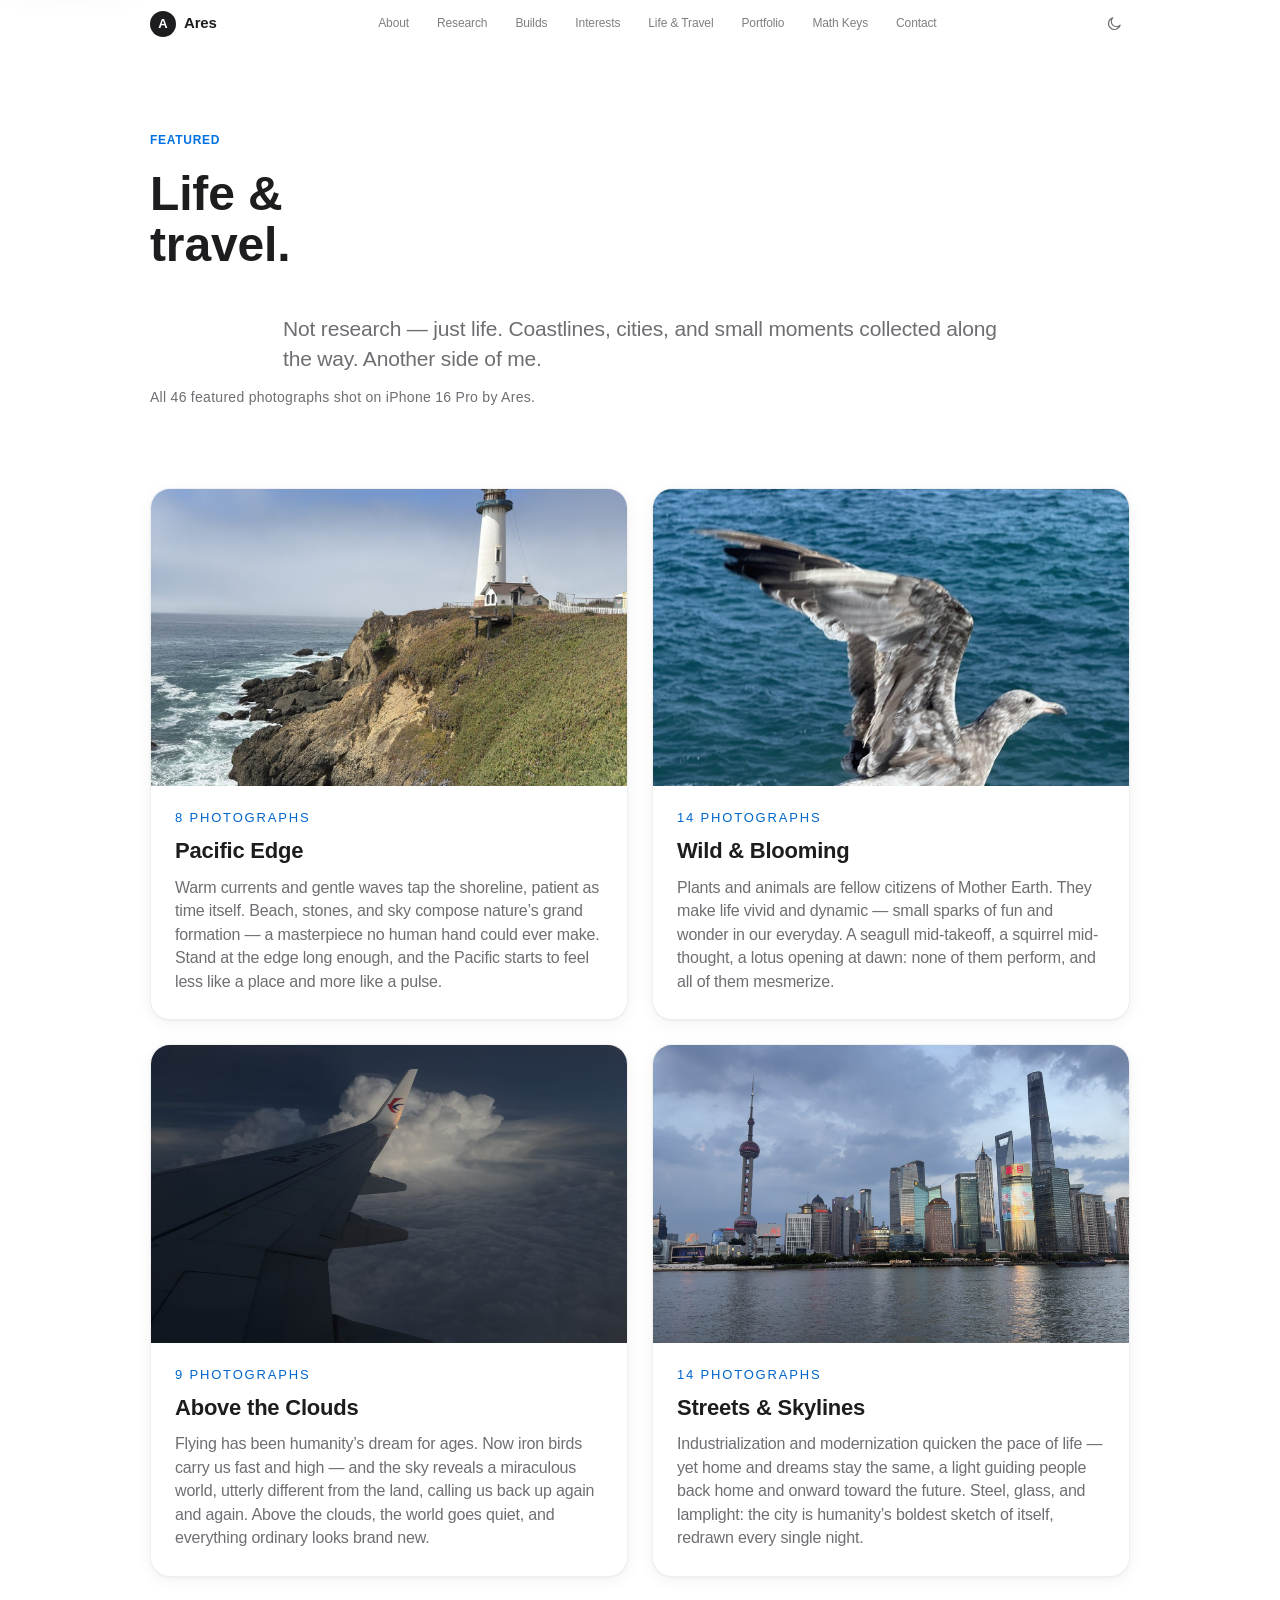
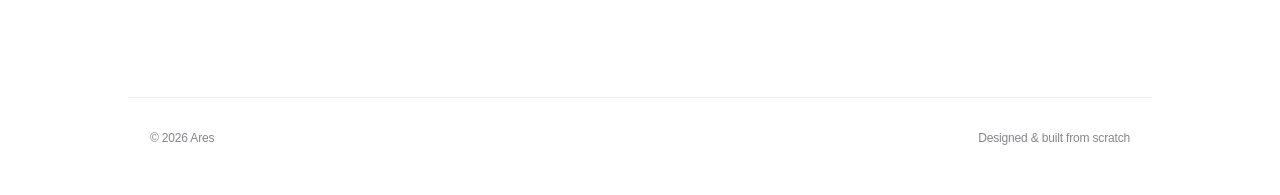
==== commit 87211ff8: "Nav: link Math Keys tool on all pages" ====
--- a/gallery/index.html
+++ b/gallery/index.html
@@ -50,6 +50,7 @@
         <a href="/#interests">Interests</a>
         <a href="/gallery/" class="active" aria-current="page">Life &amp; Travel</a>
         <a href="/portfolio/">Portfolio</a>
+        <a href="/tools/math/">Math Keys</a>
         <a href="/#contact">Contact</a>
       </nav>
 
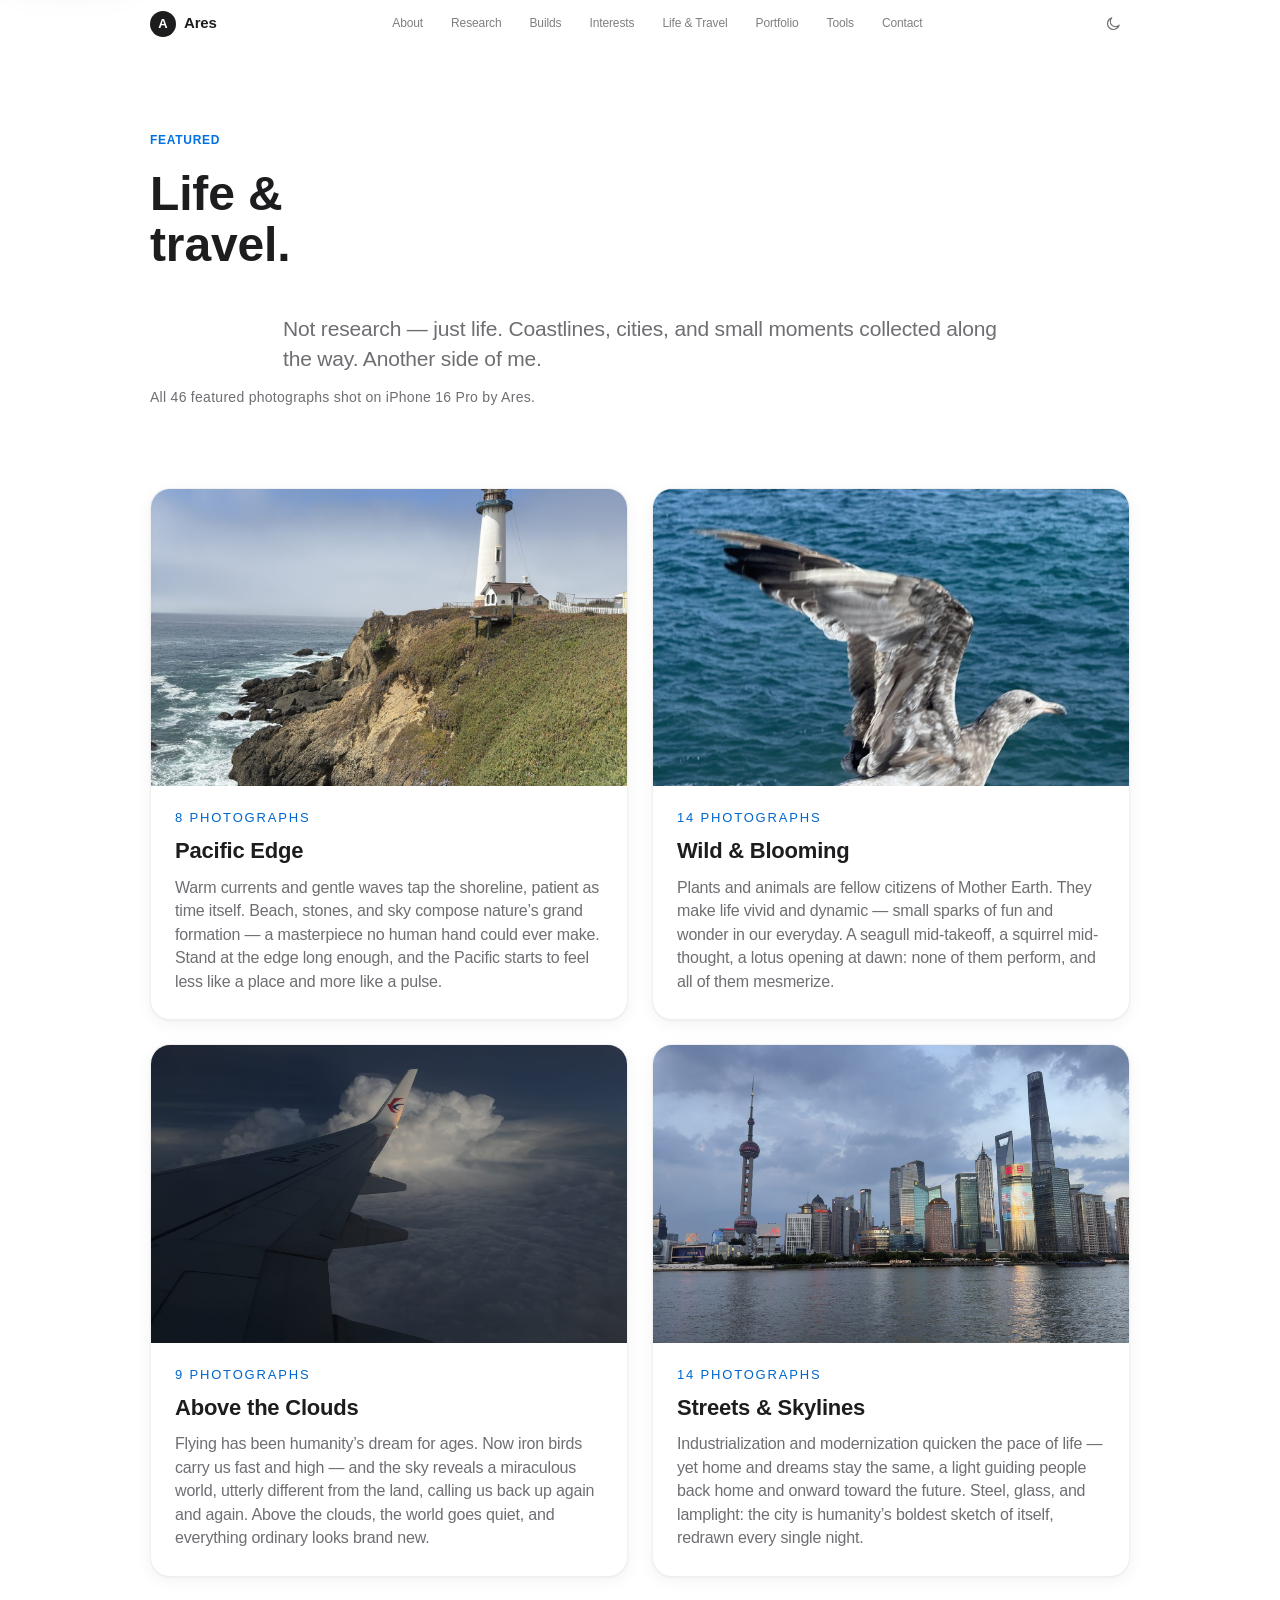
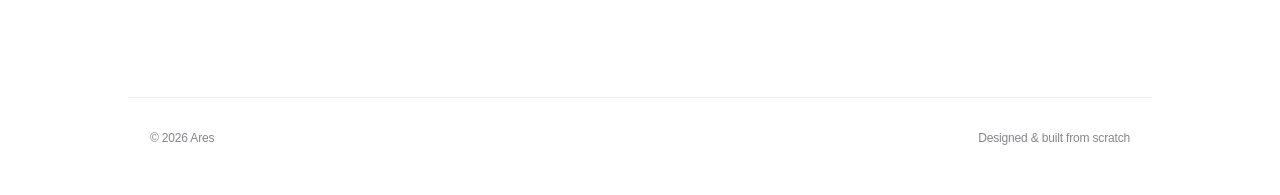
==== commit 27754795: "Add /tools/ hub page; nav links Tools" ====
--- a/gallery/index.html
+++ b/gallery/index.html
@@ -50,7 +50,7 @@
         <a href="/#interests">Interests</a>
         <a href="/gallery/" class="active" aria-current="page">Life &amp; Travel</a>
         <a href="/portfolio/">Portfolio</a>
-        <a href="/tools/math/">Math Keys</a>
+        <a href="/tools/">Tools</a>
         <a href="/#contact">Contact</a>
       </nav>
 
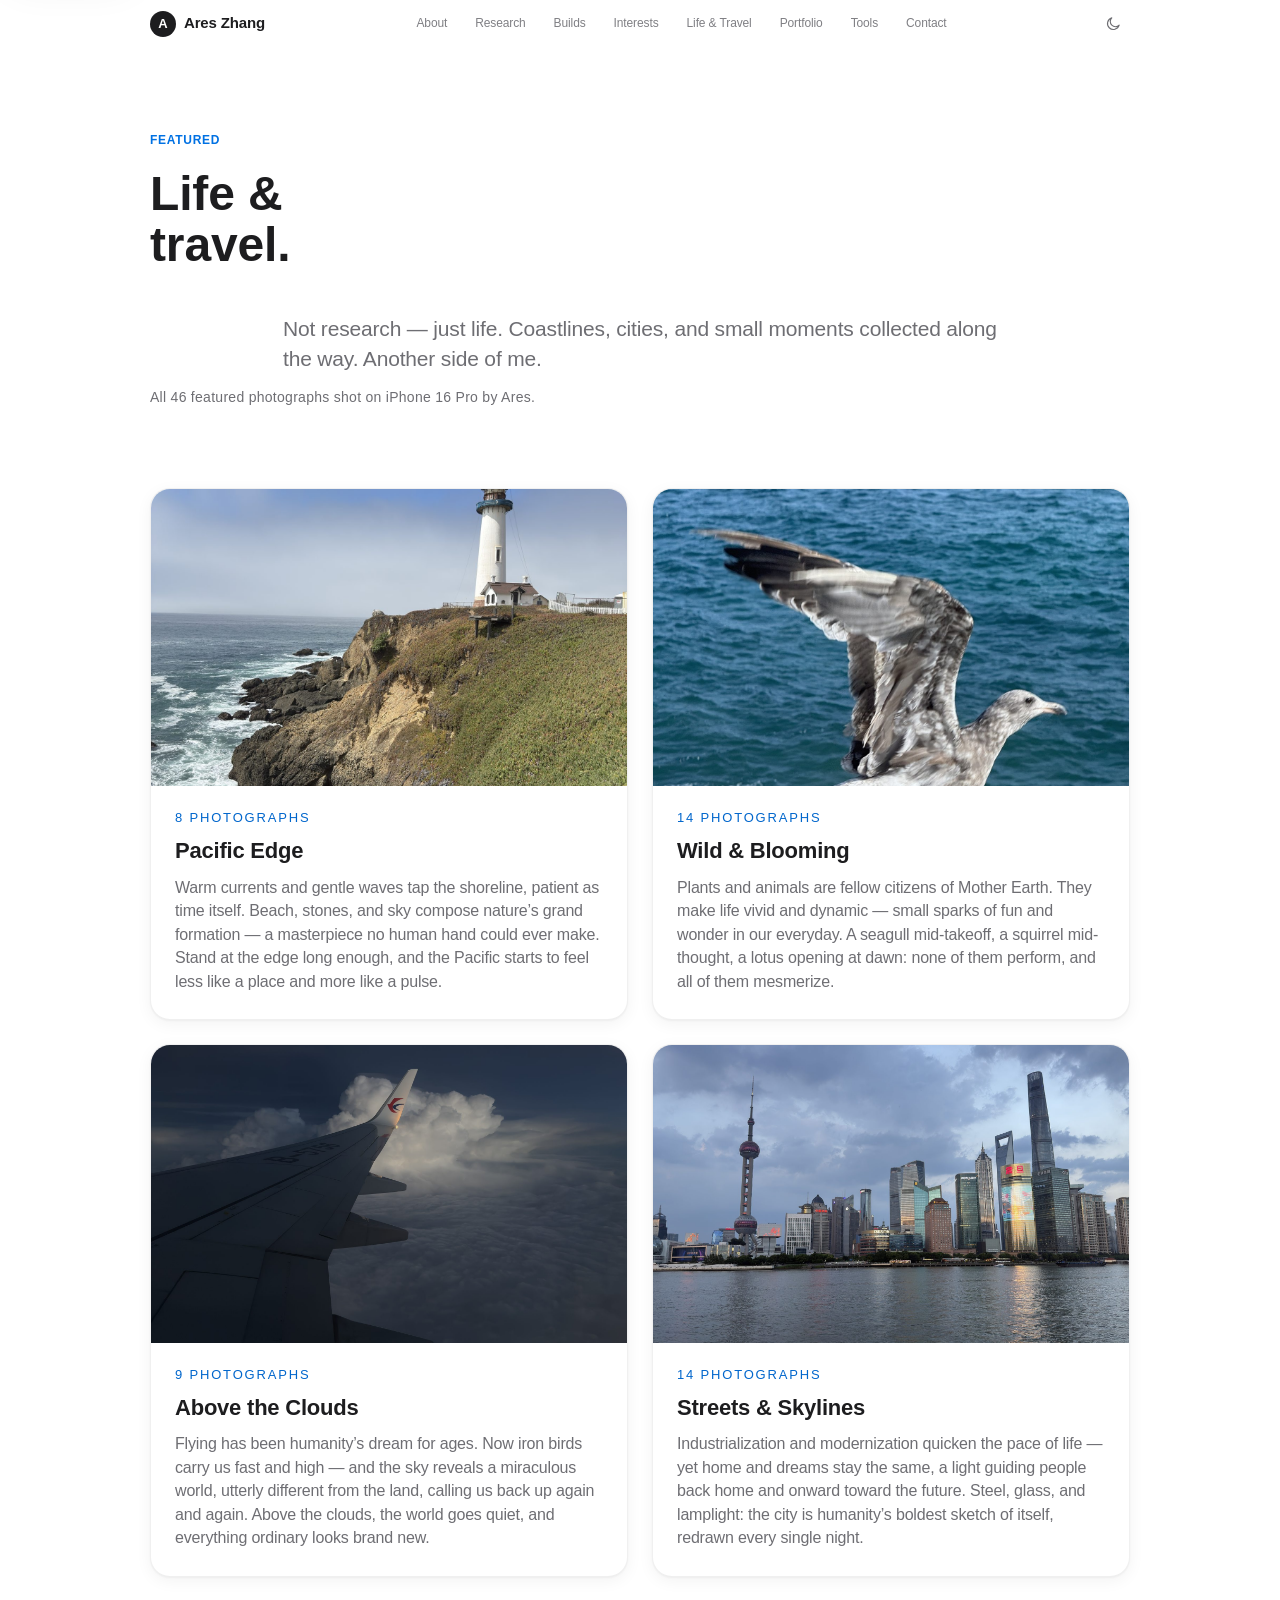
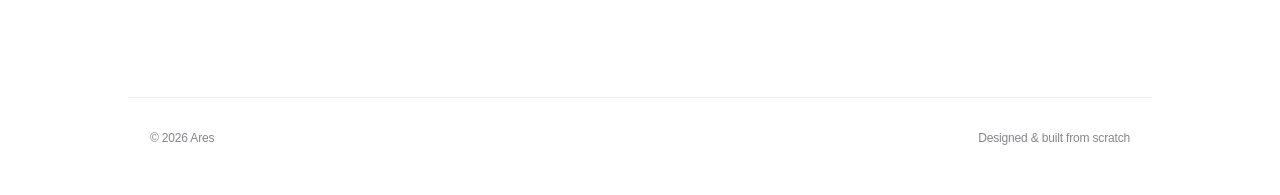
==== commit 6bf8ff26: "SEO: use full name Ares Yujie Zhang in titles, meta, brand" ====
--- a/gallery/index.html
+++ b/gallery/index.html
@@ -3,8 +3,8 @@
 <head>
   <meta charset="UTF-8" />
   <meta name="viewport" content="width=device-width, initial-scale=1, viewport-fit=cover" />
-  <title>Life &amp; Travel — Ares</title>
-  <meta name="description" content="Featured photographs of life and travel by Ares — coastlines, cities, and small moments. All shot on iPhone 16 Pro." />
+  <title>Life &amp; Travel — Ares Yujie Zhang</title>
+  <meta name="description" content="Featured photographs of life and travel by Ares Yujie Zhang — coastlines, cities, and small moments. All shot on iPhone 16 Pro." />
 
   <meta name="color-scheme" content="light dark" />
   <meta name="theme-color" content="#ffffff" media="(prefers-color-scheme: light)" />
@@ -40,7 +40,7 @@
     <div class="nav-inner">
       <a class="brand" href="/" aria-label="Ares — home">
         <span class="brand-mark" aria-hidden="true">A</span>
-        <span class="brand-name">Ares</span>
+        <span class="brand-name">Ares Zhang</span>
       </a>
 
       <nav class="nav-links" id="navLinks" aria-label="Primary">
